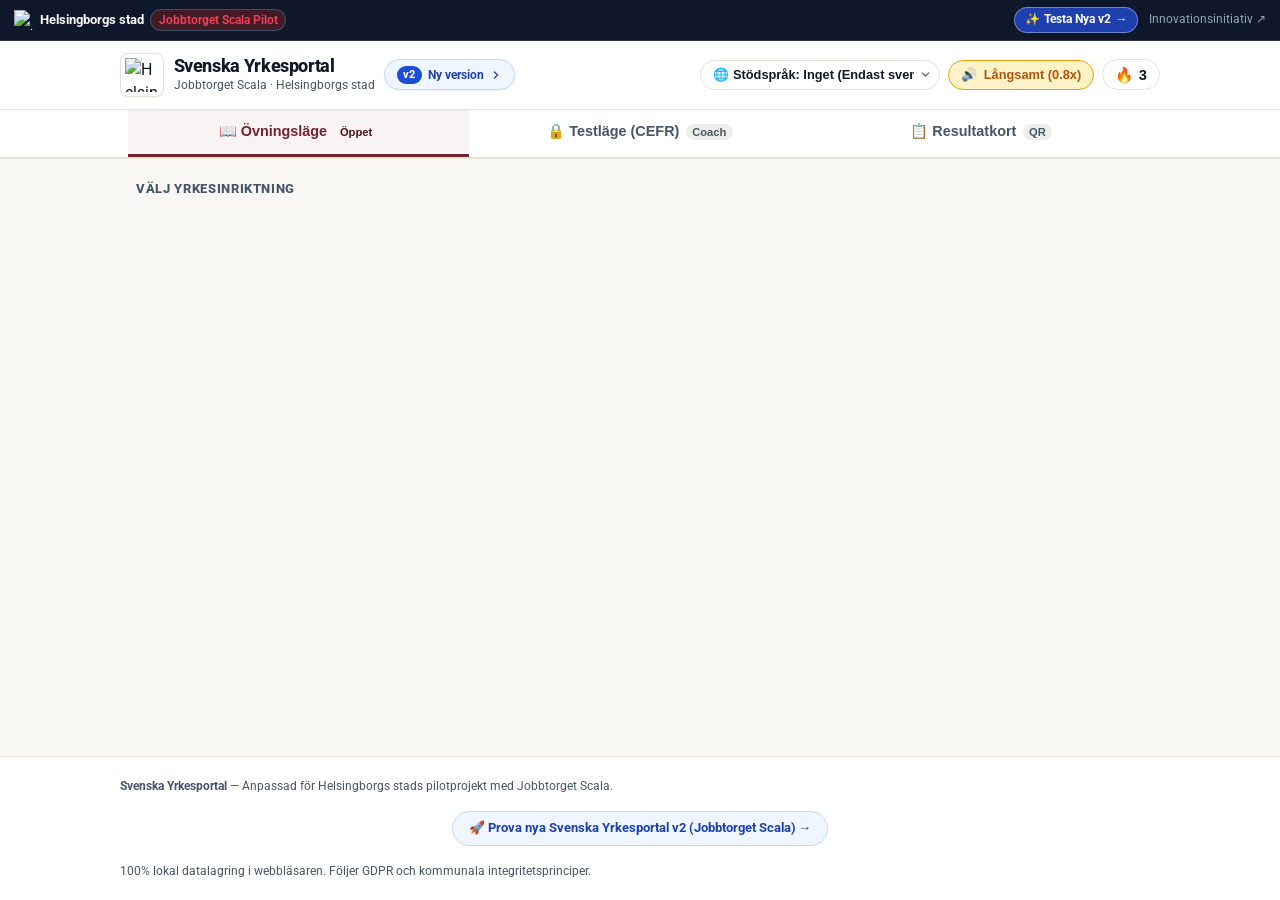
==== index.html @ 3d3e130f "feat(v2): implement Svenska Yrkesportal v2 with 3-panel UX, municipal iconography, and coach portal " ====
<!DOCTYPE html>
<html lang="sv">
<head>
  <meta charset="UTF-8">
  <meta name="viewport" content="width=device-width, initial-scale=1.0, maximum-scale=5.0, user-scalable=yes">
  <title>Svenska Yrkesportal — Jobbtorget Scala Pilot | Helsingborgs stad</title>
  
  <meta name="description" content="Ljudfokuserad, yrkesinriktad och CEFR-kalibrerad språkutveckling för Jobbtorget Scala, Helsingborgs stad.">
  <meta name="theme-color" content="#76232f">
  
  <!-- Favicon and Icons -->
  <link rel="icon" type="image/png" sizes="192x192" href="icons/icon-192.png">
  <link rel="apple-touch-icon" href="icons/icon-180.png">
  <link rel="manifest" href="manifest.webmanifest">
  
    <!-- Helsingborgs stad Officiell Digital Typografi (Roboto & Helsingborg Sans) -->
  <link rel="preconnect" href="https://fonts.googleapis.com">
  <link rel="preconnect" href="https://fonts.gstatic.com" crossorigin>
  <link href="https://fonts.googleapis.com/css2?family=Roboto:wght@400;500;700;800;900&display=swap" rel="stylesheet">
  
  <link rel="stylesheet" href="style.css">
</head>
<body>

  <!-- Top Municipal Context Banner -->
  <header class="municipal-banner" role="banner">
    <div class="banner-left">
      <img src="assets/helsingborg_logo.svg" alt="Helsingborgs stad vapen" class="banner-crest-logo" width="22" height="22">
      <span><strong>Helsingborgs stad</strong></span>
      <span class="banner-pill">Jobbtorget Scala Pilot</span>
    </div>
    <div class="banner-right">
      <a href="v2/" class="municipal-v2-link" title="Gå till Nya Svenska Yrkesportal v2">
        <span class="v2-sparkle">✨</span>
        <strong>Testa Nya v2</strong>
        <span class="v2-arrow-txt">→</span>
      </a>
      <a href="https://innovation.helsingborg.se/initiativ/utbildningsplattform-for-arbetsinriktad-sprakutveckling/" target="_blank" rel="noopener noreferrer">
        Innovationsinitiativ ↗
      </a>
    </div>
  </header>

  <!-- Application Main Header -->
  <header class="app-header">
    <div class="header-container">
      <div class="brand-area">
        <div class="brand-left">
          <div class="brand-logo-frame" title="Helsingborgs stad officiella logotyp">
            <img src="assets/helsingborg_logo.svg" alt="Helsingborgs stad" class="brand-official-logo" width="38" height="38">
          </div>
          <div class="brand-titles">
            <h1>Svenska Yrkesportal</h1>
            <p class="brand-tagline">Jobbtorget Scala · Helsingborgs stad</p>
          </div>
        </div>

        <a href="v2/" class="v2-switch-btn" title="Gå till Nya Svenska Yrkesportal v2" aria-label="Gå till Svenska Yrkesportal version 2">
          <span class="v2-label">v2</span>
          <span class="v2-full-label">Ny version</span>
          <svg class="v2-arrow" width="12" height="12" viewBox="0 0 24 24" fill="none" stroke="currentColor" stroke-width="2.5" stroke-linecap="round" stroke-linejoin="round" aria-hidden="true"><polyline points="9 18 15 12 9 6"></polyline></svg>
        </a>
      </div>

      <div class="header-controls">
        <!-- Native Language Support Selector -->
        <div class="lang-support-wrapper">
          <select id="support-lang-select" class="control-btn lang-select-btn" title="Välj stödspråk för ordförråd">
            <option value="none">🌐 Stödspråk: Inget (Endast svenska)</option>
            <option value="ar">🇸🇦 Arabiska (العربية)</option>
            <option value="so">🇸🇴 Somaliska (Af-Soomaali)</option>
            <option value="ti">🇪🇷 Tigrinja (ትግርኛ)</option>
            <option value="uk">🇺🇦 Ukrainska (Українська)</option>
            <option value="en">🇬🇧 Engelska (English)</option>
          </select>
        </div>

        <!-- Audio Speed Controller -->
        <button id="speed-btn" class="control-btn speed-toggle-btn is-slow" title="Ändra ljudhastighet">
          <span>🔊</span>
          <span id="speed-label">Långsamt (0.8x)</span>
        </button>

        <!-- Streak Tracker Button -->
        <button type="button" class="streak-pill" id="streak-pill-btn" aria-label="Visa träningsstreak" title="Klicka för att se din träningsstreak">
          <span>🔥</span>
          <span id="streak-count">3</span>
        </button>
      </div>
    </div>
  </header>

  <!-- Streak Encouragement Modal -->
  <div id="streak-modal" class="streak-modal hidden" role="dialog" aria-modal="true" aria-labelledby="streak-modal-title">
    <div class="streak-modal-backdrop" id="streak-backdrop"></div>
    <div class="streak-modal-card">
      <div class="streak-modal-top">
        <div class="streak-flame-circle">🔥</div>
        <button type="button" class="streak-modal-close" id="streak-close-btn" aria-label="Stäng">✕</button>
      </div>
      <h3 id="streak-modal-title" class="streak-modal-title">3 dagars träningsstreak!</h3>
      <p class="streak-modal-desc">
        Du har övat svenska <strong>3 dagar i rad</strong>.<br>
        Totalt <strong><span id="streak-words-count">2</span> yrkesord</strong> avklarade hittills!
      </p>
      <div class="streak-quote-box">
        💡 <em>"Kontinuitet är nyckeln till att nå CEFR A2-nivå och få jobb i Helsingborg."</em>
      </div>
      <button type="button" class="action-btn btn-primary streak-modal-ok-btn" id="streak-ok-btn">
        Fortsätt öva 👍
      </button>
    </div>
  </div>


  <!-- Main Navigation Tabs -->
  <nav class="main-nav-bar" aria-label="Huvudmeny">
    <div class="nav-tabs-wrapper" role="tablist">
      <button class="nav-tab active" role="tab" aria-selected="true" data-target="practice" id="tab-btn-practice">
        <span>📖 Övningsläge</span>
        <span class="nav-tab-badge">Öppet</span>
      </button>
      <button class="nav-tab" role="tab" aria-selected="false" data-target="test" id="tab-btn-test">
        <span>🔒 Testläge (CEFR)</span>
        <span class="nav-tab-badge">Coach</span>
      </button>
      <button class="nav-tab" role="tab" aria-selected="false" data-target="coach" id="tab-btn-coach">
        <span>📋 Resultatkort</span>
        <span class="nav-tab-badge">QR</span>
      </button>
    </div>
  </nav>

  <!-- Main View Container -->
  <main class="main-layout" id="main-content">

    <!-- 1. PRACTICE MODE VIEW -->
    <section id="tab-practice" class="tab-view" role="tabpanel" aria-labelledby="tab-btn-practice">
      
      <!-- Track Selector Grid -->
      <div class="track-selector-section">
        <h2 class="section-label">Välj yrkesinriktning</h2>
        <div class="track-grid" id="track-selector">
          <!-- Rendered via JavaScript -->
        </div>
      </div>

      <!-- Vocational Flashcards and Content -->
      <div id="vocational-container">
        <!-- Rendered via JavaScript -->
      </div>
    </section>

    <!-- 2. TEST MODE VIEW (COACH GATED) -->
    <section id="tab-test" class="tab-view hidden" role="tabpanel" aria-labelledby="tab-btn-test">
      <div class="test-container">

        <!-- Locked Screen (PIN Entry) -->
        <div id="test-locked-view" class="coach-locked-card">
          <div class="locked-icon-shield">🔒</div>
          <h2>Testläge: CEFR-diagnos</h2>
          <p class="locked-description">
            Detta prov är kalibrerat mot CEFR-skalan (A1.1 till A2.2) och används av språkcoacher på Jobbtorget Scala för att mäta stegförflyttning och säkerställa att deltagaren förstår arbetsinstruktioner.
          </p>

          <div class="pin-entry-box">
            <label for="coach-pin-input" class="pin-label">Ange språkcoachens 6-siffriga kod:</label>
            <div class="pin-input-group">
              <input type="text" id="coach-pin-input" class="pin-input" placeholder="SCALA10" maxlength="8" autocomplete="off" autocorrect="off">
              <button id="pin-submit-btn" class="pin-submit-btn">Lås upp</button>
            </div>
            <p id="pin-error" class="pin-error-msg"></p>
          </div>

          <div class="demo-coach-helper">
            💡 <strong>För språkcoacher:</strong> Provkoden för piloten är <button type="button" class="quick-pin-fill">SCALA10</button>.
          </div>
        </div>

        <!-- Active Question Screen -->
        <div id="test-active-view" class="hidden">
          <!-- Rendered dynamically by JavaScript -->
        </div>

      </div>
    </section>

    <!-- 3. COACH RESULT CARD & QR CODE VIEW -->
    <section id="tab-coach" class="tab-view hidden" role="tabpanel" aria-labelledby="tab-btn-coach">
      <div class="coach-section-wrap">
        
        <div id="coach-card-container">
          <!-- Rendered dynamically by JavaScript -->
        </div>

        <!-- Option A: Coach Gate (Locked State) -->
        <div id="coach-locked-gate" class="coach-locked-gate">
          <div class="coach-gate-card">
            <div class="coach-gate-header">
              <span class="gate-icon">🔒</span>
              <div class="gate-text-col">
                <h3 class="gate-title">Språkcoach-behörighet (Scala)</h3>
                <p class="gate-subtitle">Lås upp för att kopiera bedömningsunderlag till Scala journalsystem samt anpassa CEFR-gränser.</p>
              </div>
            </div>
            <div class="coach-gate-input-row">
              <input type="password" id="coach-gate-pin-input" class="pin-input" placeholder="SCALA10" maxlength="10" autocomplete="off">
              <button type="button" id="coach-gate-unlock-btn" class="action-btn btn-primary pin-submit-btn">
                Lås upp coach-läge
              </button>
            </div>
            <p id="coach-gate-error" class="pin-error-msg hidden"></p>
            <p class="coach-gate-hint">💡 <strong>För språkcoacher:</strong> Ange provkod <button type="button" class="quick-coach-fill">SCALA10</button> för behörighet.</p>
          </div>
        </div>

        <!-- Option A: Coach Tools (Unlocked State) -->
        <div id="coach-unlocked-tools" class="coach-unlocked-tools hidden">
          <div class="coach-unlocked-badge-bar">
            <span class="coach-status-pill">✅ Inloggad som Språkcoach / Handläggare</span>
            <button type="button" id="coach-lock-btn" class="lock-test-pill-btn">🔒 Lås coach-verktyg</button>
          </div>

          <div class="coach-actions-bar">
            <button id="copy-journal-btn" class="action-btn btn-primary">
              📋 Kopiera till journalsystem (Scala)
            </button>
            <button id="reset-data-btn" class="action-btn btn-secondary">
              🔄 Återställ prov & börja om
            </button>
          </div>

          <p id="copy-feedback" class="feedback-msg hidden"></p>

          <!-- Coach Settings Panel (Adjust CEFR Cutoffs & PIN) -->
          <div class="coach-settings-panel">
            <button type="button" class="coach-settings-toggle" id="coach-settings-toggle" aria-expanded="false">
              <span>⚙️ Språkcoach-inställningar: Anpassa CEFR-gränser & PIN</span>
              <span id="settings-toggle-icon">▼</span>
            </button>
            
            <div class="coach-settings-body hidden" id="coach-settings-body">
              <p class="settings-intro">
                Här kan språkcoacher på Jobbtorget Scala anpassa tröskelvärdena (%) för CEFR-nivåerna samt ändra provkoden efter verksamhetens krav.
              </p>

              <div class="settings-form-grid">
                <div class="setting-item">
                  <label for="cutoff-a22"><strong>Nivå A2.2 (Säker yrkeskommunikation):</strong></label>
                  <div class="setting-input-wrap">
                    <input type="number" id="cutoff-a22" min="50" max="100" value="85">
                    <span class="unit-tag">% eller högre</span>
                  </div>
                </div>

                <div class="setting-item">
                  <label for="cutoff-a21"><strong>Nivå A2.1 (Självständig yrkesvardag):</strong></label>
                  <div class="setting-input-wrap">
                    <input type="number" id="cutoff-a21" min="30" max="90" value="65">
                    <span class="unit-tag">% eller högre</span>
                  </div>
                </div>

                <div class="setting-item">
                  <label for="cutoff-a12"><strong>Nivå A1.2 (Grundläggande arbetsförståelse):</strong></label>
                  <div class="setting-input-wrap">
                    <input type="number" id="cutoff-a12" min="20" max="70" value="40">
                    <span class="unit-tag">% eller högre</span>
                  </div>
                  <p class="setting-subnote">(Resultat under denna gräns klassas som A1.1 Nybörjarnivå)</p>
                </div>

                <div class="setting-item">
                  <label for="coach-custom-pin"><strong>Aktiv provkod för deltagare:</strong></label>
                  <div class="setting-input-wrap">
                    <input type="text" id="coach-custom-pin" maxlength="10" value="SCALA10" class="pin-edit-input">
                  </div>
                </div>
              </div>

              <div class="settings-actions">
                <button type="button" class="action-btn btn-primary" id="save-settings-btn">
                  💾 Spara coach-inställningar
                </button>
                <button type="button" class="action-btn btn-secondary" id="reset-defaults-btn">
                  ↺ Återställ till standard (Skolverket/CEFR)
                </button>
              </div>
              <p id="settings-saved-feedback" class="feedback-msg hidden"></p>
            </div>
          </div>
        </div>
      </div>
    </section>

  </main>

  <!-- Application Footer -->
  <footer class="app-footer">
    <div class="footer-content">
      <div>
        <strong>Svenska Yrkesportal</strong> — Anpassad för Helsingborgs stads pilotprojekt med Jobbtorget Scala.
      </div>
      <div class="footer-v2-container">
        <a href="v2/" class="footer-v2-badge" title="Öppna version 2">
          🚀 Prova nya Svenska Yrkesportal v2 (Jobbtorget Scala) →
        </a>
      </div>
      <div>
        100% lokal datalagring i webbläsaren. Följer GDPR och kommunala integritetsprinciper.
      </div>
    </div>
  </footer>

  <!-- Scripts -->
  <script src="js/qrcode.min.js"></script>
  <script src="js/data-vocational.js"></script>
  <script src="js/data-test.js"></script>
  <script src="js/audio.js"></script>
  <script src="js/app.js"></script>

</body>
</html>
---- style.css ----
/* Svenska Yrkesportal - Stylesheet
 * Tailored for Jobbtorget Scala | Helsingborgs stad
 * Audio-First, Low Literacy Accessible & Fully Mobile-Responsive
 */

:root {
  /* Helsingborgs stad Officiella Färgprofil (vm.helsingborg.se) */
  --primary: #76232f;              /* Helsingborgs Borg-röd / Kärnan Red */
  --primary-hover: #5e1a24;        /* Deep Helsingborg Burgundy */
  --primary-light: #fdf2f4;        /* Soft Helsingborg Rose Tint */
  --primary-dark: #4a131b;         /* Dark Kärnan Accent */
  --primary-vibrant: #da291c;      /* Innovation Helsingborg Crimson */
  --accent-gold: #b45309;          /* Warm Amber / Sand */
  --accent-gold-light: #fef3c7;
  --success: #059669;
  --success-light: #d1fae5;
  --danger: #dc2626;
  --danger-light: #fee2e2;
  
  --bg-main: #f8f7f4;              /* Helsingborg Warm Sand/Stone */
  --bg-card: #ffffff;
  --bg-subtle: #f0eeea;
  
  --text-main: #111827;            /* Helsingborg Dark Slate */
  --text-muted: #475569;
  --text-light: #94a3b8;
  
  --border-color: #e5e2da;
  --border-focus: #76232f;
  
  --radius-sm: 8px;
  --radius-md: 12px;
  --radius-lg: 16px;
  --radius-full: 9999px;
  
  --shadow-sm: 0 1px 2px rgba(0, 0, 0, 0.05);
  --shadow-md: 0 4px 10px -2px rgba(15, 23, 42, 0.08), 0 2px 4px -1px rgba(15, 23, 42, 0.04);
  --shadow-lg: 0 10px 20px -5px rgba(15, 23, 42, 0.1), 0 6px 8px -4px rgba(15, 23, 42, 0.04);
  --shadow-pulse: 0 0 0 4px rgba(118, 35, 47, 0.25);
  
  --transition: all 0.2s cubic-bezier(0.16, 1, 0.3, 1);
}

/* Reset & Box Sizing */
*, *::before, *::after {
  box-sizing: border-box;
  margin: 0;
  padding: 0;
}

html {
  width: 100%;
  max-width: 100vw;
  overflow-x: clip;
  scroll-behavior: smooth;
  -webkit-text-size-adjust: 100%;
}

body {
  width: 100%;
  max-width: 100vw;
  overflow-x: clip;
  -webkit-overflow-scrolling: touch;
  touch-action: pan-y;
  font-family: 'Helsingborg Sans', 'Roboto', Arial, -apple-system, BlinkMacSystemFont, sans-serif;
  background-color: var(--bg-main);
  color: var(--text-main);
  line-height: 1.45;
  -webkit-font-smoothing: antialiased;
  min-height: 100vh;
  display: flex;
  flex-direction: column;
  word-break: break-word;
  overflow-wrap: break-word;
}

/* Utility classes */
.hidden {
  display: none !important;
}

/* 1. Top Municipal Banner */
.municipal-banner {
  background: #0f172a;
  color: #f8fafc;
  padding: 0.45rem 0.85rem;
  font-size: 0.8rem;
  display: flex;
  align-items: center;
  justify-content: space-between;
  border-bottom: 1px solid rgba(255, 255, 255, 0.1);
  width: 100%;
}

.banner-left {
  display: flex;
  align-items: center;
  gap: 0.4rem;
  flex-wrap: wrap;
}

.banner-pill {
  background: rgba(218, 41, 28, 0.25);
  color: #f43f5e;
  padding: 0.12rem 0.45rem;
  border-radius: var(--radius-full);
  font-weight: 600;
  font-size: 0.72rem;
  border: 1px solid rgba(56, 189, 248, 0.3);
}

.banner-right a {
  color: #94a3b8;
  text-decoration: none;
  font-size: 0.75rem;
  white-space: nowrap;
}

.banner-right a:hover {
  color: #ffffff;
  text-decoration: underline;
}
.municipal-v2-link {
  display: inline-flex;
  align-items: center;
  gap: 4px;
  background: #1e40af;
  color: #ffffff !important;
  padding: 3px 10px;
  border-radius: var(--radius-full);
  font-weight: 700;
  text-decoration: none !important;
  font-size: 0.75rem;
  margin-right: 8px;
  border: 1px solid rgba(255, 255, 255, 0.35);
  transition: var(--transition);
}

.municipal-v2-link:hover {
  background: #2563eb;
  transform: translateY(-1px);
}


/* 2. App Header */
.app-header {
  background: #ffffff;
  border-bottom: 1px solid var(--border-color);
  padding: 0.75rem 1rem;
  position: sticky;
  top: 0;
  z-index: 100;
  box-shadow: var(--shadow-sm);
  width: 100%;
}

.header-container {
  max-width: 1040px;
  margin: 0 auto;
  display: flex;
  align-items: center;
  justify-content: space-between;
  gap: 0.75rem;
  width: 100%;
}

.brand-area {
  display: flex;
  align-items: center;
  gap: 0.6rem;
}

.brand-logo-icon {
  font-size: 1.6rem;
  display: flex;
  align-items: center;
  justify-content: center;
  width: 40px;
  height: 40px;
  background: var(--primary-light);
  border-radius: var(--radius-md);
  border: 1px solid rgba(118, 35, 47, 0.2);
  flex-shrink: 0;
}

.brand-titles h1 {
  font-size: 1.15rem;
  font-weight: 800;
  color: var(--text-main);
  letter-spacing: -0.02em;
  line-height: 1.2;
}

.brand-tagline {
  font-size: 0.75rem;
  color: var(--text-muted);
}
.brand-left {
  display: flex;
  align-items: center;
  gap: 0.6rem;
}

/* V2 Portal Switcher Button */
.v2-switch-btn {
  display: inline-flex;
  align-items: center;
  gap: 6px;
  text-decoration: none;
  font-size: 0.78rem;
  font-weight: 700;
  color: #1e40af;
  background: #eff6ff;
  border: 1px solid #bfdbfe;
  padding: 0.35rem 0.75rem;
  border-radius: var(--radius-full);
  transition: var(--transition);
  white-space: nowrap;
  box-shadow: 0 1px 2px rgba(30, 64, 175, 0.08);
}

.v2-switch-btn:hover {
  background: #1d4ed8;
  color: #ffffff;
  border-color: #1d4ed8;
  transform: translateY(-1px);
  box-shadow: 0 3px 6px rgba(30, 64, 175, 0.2);
}

.v2-switch-btn .v2-label {
  background: #1d4ed8;
  color: #ffffff;
  font-size: 0.7rem;
  font-weight: 800;
  padding: 1px 6px;
  border-radius: 9999px;
  letter-spacing: 0.02em;
}

.v2-switch-btn:hover .v2-label {
  background: #ffffff;
  color: #1d4ed8;
}

.v2-switch-btn .v2-arrow {
  flex-shrink: 0;
  stroke: currentColor;
}


/* Header Controls */
.header-controls {
  display: flex;
  align-items: center;
  gap: 0.5rem;
  flex-wrap: wrap;
}

.control-btn {
  display: inline-flex;
  align-items: center;
  justify-content: center;
  gap: 0.4rem;
  padding: 0.4rem 0.75rem;
  border-radius: var(--radius-full);
  font-size: 0.8rem;
  font-weight: 600;
  cursor: pointer;
  border: 1px solid var(--border-color);
  background: #ffffff;
  color: var(--text-main);
  transition: var(--transition);
  white-space: nowrap;
}

.control-btn:hover {
  background: var(--bg-subtle);
  border-color: var(--primary);
}

.lang-support-wrapper {
  position: relative;
  display: inline-flex;
}

.lang-select-btn {
  appearance: none;
  -webkit-appearance: none;
  background-image: url("data:image/svg+xml;charset=UTF-8,%3csvg xmlns='http://www.w3.org/2000/svg' viewBox='0 0 24 24' fill='none' stroke='%23475569' stroke-width='2' stroke-linecap='round' stroke-linejoin='round'%3e%3cpolyline points='6 9 12 15 18 9'%3e%3c/polyline%3e%3c/svg%3e");
  background-repeat: no-repeat;
  background-position: right 0.5rem center;
  background-size: 1em;
  padding-right: 1.6rem !important;
  max-width: 240px;
}

.speed-toggle-btn.is-slow {
  background: #fef3c7;
  border-color: #f59e0b;
  color: #b45309;
}

.streak-pill {
  background: #fff7ed;
  color: #ea580c;
  border: 1px solid #ffedd5;
  padding: 0.35rem 0.65rem;
  border-radius: var(--radius-full);
  font-size: 0.8rem;
  font-weight: 700;
  display: flex;
  align-items: center;
  gap: 0.3rem;
  white-space: nowrap;
}

/* 3. Main Navigation Bar (Tabs) */
.main-nav-bar {
  background: #ffffff;
  border-bottom: 2px solid var(--border-color);
  width: 100%;
}

.nav-tabs-wrapper {
  max-width: 1040px;
  margin: 0 auto;
  display: flex;
  padding: 0 0.5rem;
}

.nav-tab {
  flex: 1;
  display: flex;
  align-items: center;
  justify-content: center;
  gap: 0.4rem;
  padding: 0.85rem 0.4rem;
  font-size: 0.9rem;
  font-weight: 700;
  color: var(--text-muted);
  background: transparent;
  border: none;
  border-bottom: 3px solid transparent;
  cursor: pointer;
  transition: var(--transition);
  text-align: center;
}

.nav-tab:hover {
  color: var(--primary);
  background: #f8fafc;
}

.nav-tab.active {
  color: var(--primary);
  border-bottom-color: var(--primary);
  background: rgba(118, 35, 47, 0.05);
}

.nav-tab-badge {
  font-size: 0.7rem;
  padding: 0.12rem 0.4rem;
  border-radius: var(--radius-full);
  background: var(--bg-subtle);
  color: var(--text-muted);
}

.nav-tab.active .nav-tab-badge {
  background: var(--primary-light);
  color: var(--primary-dark);
}

/* 4. Main Layout Container */
.main-layout {
  flex: 1;
  max-width: 1040px;
  width: 100%;
  margin: 0 auto;
  padding: 1.25rem 1rem 2.5rem 1rem;
}

/* 5. Track Selector Section */
.track-selector-section {
  margin-bottom: 1.25rem;
}

.section-label {
  font-size: 0.82rem;
  font-weight: 800;
  text-transform: uppercase;
  letter-spacing: 0.05em;
  color: var(--text-muted);
  margin-bottom: 0.6rem;
}

.track-grid {
  display: grid;
  grid-template-columns: repeat(auto-fit, minmax(260px, 1fr));
  gap: 0.75rem;
}

.track-card {
  background: #ffffff;
  border: 2px solid var(--border-color);
  border-radius: var(--radius-md);
  padding: 0.75rem 0.95rem;
  text-align: left;
  cursor: pointer;
  transition: var(--transition);
  position: relative;
  display: flex;
  align-items: center;
  gap: 0.75rem;
  width: 100%;
}

.track-icon-box {
  font-size: 1.8rem;
  width: 44px;
  height: 44px;
  display: flex;
  align-items: center;
  justify-content: center;
  background: var(--bg-subtle);
  border-radius: var(--radius-sm);
  flex-shrink: 0;
}

.track-card-body {
  flex: 1;
  min-width: 0;
}

.track-badge-box {
  flex-shrink: 0;
}

.track-card:hover {
  transform: translateY(-2px);
  border-color: var(--primary);
  box-shadow: var(--shadow-sm);
}

.track-card.active {
  border-color: var(--primary);
  background: #ffffff;
  box-shadow: var(--shadow-sm), 0 0 0 2px var(--primary);
}

.track-card-header {
  display: flex;
  align-items: center;
  justify-content: space-between;
  margin-bottom: 0.35rem;
}

.track-icon {
  font-size: 1.75rem;
  line-height: 1;
}

.track-badge {
  font-size: 0.72rem;
  font-weight: 700;
  padding: 0.15rem 0.5rem;
  border-radius: var(--radius-full);
  background: var(--bg-subtle);
  color: var(--text-muted);
}

.track-card.active .track-badge {
  background: var(--primary-light);
  color: var(--primary-dark);
}

.track-title {
  font-size: 1.05rem;
  font-weight: 800;
  color: var(--text-main);
  margin-bottom: 0.15rem;
}

.track-subtitle {
  font-size: 0.8rem;
  color: var(--text-muted);
}

/* 6. Track Hero Banner */
.track-hero {
  background: linear-gradient(135deg, #ffffff 0%, #f8fafc 100%);
  border: 1px solid var(--border-color);
  border-left: 5px solid var(--track-accent, var(--primary));
  border-radius: var(--radius-md);
  padding: 1rem 1.15rem;
  margin-bottom: 1rem;
  display: flex;
  align-items: center;
  justify-content: space-between;
  gap: 0.75rem;
  box-shadow: var(--shadow-sm);
}

.track-hero-tag {
  font-size: 0.72rem;
  font-weight: 800;
  color: var(--track-accent, var(--primary));
  text-transform: uppercase;
  letter-spacing: 0.05em;
}

.track-hero-info h2 {
  font-size: 1.25rem;
  font-weight: 800;
  margin: 0.15rem 0;
  color: var(--text-main);
}

.track-hero-info p {
  font-size: 0.86rem;
  color: var(--text-muted);
}

/* 7. Speaking Buttons & Audio Animations */
.speak-btn {
  display: inline-flex;
  align-items: center;
  justify-content: center;
  gap: 0.35rem;
  border: none;
  cursor: pointer;
  background: var(--primary-light);
  color: var(--primary-dark);
  font-weight: 700;
  border-radius: var(--radius-full);
  transition: var(--transition);
}

.speak-btn:hover {
  background: #fecdd3;
}

.hero-speak-btn {
  padding: 0.55rem 0.95rem;
  font-size: 0.88rem;
  flex-shrink: 0;
}

.icon-only-speak {
  width: 44px;
  height: 44px;
  font-size: 1.25rem;
  border-radius: 50%;
  background: #f0fdf4;
  color: #166534;
  border: 1px solid #bbf7d0;
  flex-shrink: 0;
}

.icon-only-speak:hover {
  background: #dcfce7;
  transform: scale(1.06);
}

.mini-speak {
  padding: 0.35rem 0.7rem;
  font-size: 0.78rem;
  background: #ffffff;
  color: var(--primary-dark);
  border: 1px solid var(--border-color);
  margin-top: 0.45rem;
}

.mini-speak:hover {
  background: var(--primary-light);
  border-color: var(--primary);
}

.speak-btn.is-speaking {
  animation: pulse-speaker 0.8s infinite alternate ease-in-out;
  background: #fef08a !important;
  color: #854d0e !important;
  border-color: #eab308 !important;
}

@keyframes pulse-speaker {
  0% { transform: scale(1); box-shadow: 0 0 0 0 rgba(234, 179, 8, 0.4); }
  100% { transform: scale(1.06); box-shadow: 0 0 0 6px rgba(234, 179, 8, 0); }
}

/* 8. Category Filter Pills */
.category-pills {
  display: flex;
  gap: 0.45rem;
  overflow-x: auto;
  padding-bottom: 0.45rem;
  margin-bottom: 1rem;
  scrollbar-width: thin;
  -webkit-overflow-scrolling: touch;
}

.category-pill {
  padding: 0.45rem 0.85rem;
  font-size: 0.82rem;
  font-weight: 700;
  border-radius: var(--radius-full);
  background: #ffffff;
  color: var(--text-muted);
  border: 1px solid var(--border-color);
  cursor: pointer;
  white-space: nowrap;
  transition: var(--transition);
}

.category-pill:hover {
  border-color: var(--primary);
  color: var(--primary);
}

.category-pill.active {
  background: var(--text-main);
  color: #ffffff;
  border-color: var(--text-main);
}

/* 9. Flashcards Grid */
.flashcards-grid {
  display: grid;
  grid-template-columns: repeat(auto-fill, minmax(280px, 1fr));
  gap: 0.85rem;
}

.flashcard {
  background: #ffffff;
  border: 1px solid var(--border-color);
  border-radius: var(--radius-md);
  padding: 1.1rem;
  display: flex;
  flex-direction: column;
  transition: var(--transition);
  box-shadow: var(--shadow-sm);
}

.flashcard:hover {
  box-shadow: var(--shadow-md);
  border-color: #cbd5e1;
}

.flashcard-top {
  display: flex;
  align-items: center;
  justify-content: space-between;
  margin-bottom: 0.75rem;
}

.flashcard-icon-box {
  font-size: 2rem;
  width: 50px;
  height: 50px;
  display: flex;
  align-items: center;
  justify-content: center;
  background: var(--bg-subtle);
  border-radius: var(--radius-sm);
  flex-shrink: 0;
}

.flashcard-content {
  display: flex;
  flex-direction: column;
  flex: 1;
}

.flashcard-swedish {
  font-size: 1.2rem;
  font-weight: 800;
  color: var(--text-main);
  margin-bottom: 0.1rem;
  line-height: 1.25;
}

.flashcard-pronunciation {
  font-size: 0.8rem;
  color: var(--primary);
  font-weight: 600;
  font-family: monospace;
  margin-bottom: 0.5rem;
}

/* Dynamic Native Language Support Bar */
.active-support-lang {
  display: flex;
  align-items: center;
  gap: 0.45rem;
  background: #f8fafc;
  border: 1px solid #e2e8f0;
  border-radius: var(--radius-sm);
  padding: 0.45rem 0.65rem;
  margin-bottom: 0.65rem;
}

.support-lang-badge {
  font-size: 0.74rem;
  font-weight: 700;
  color: #0284c7;
  white-space: nowrap;
}

.support-lang-text {
  font-size: 0.85rem;
  font-weight: 600;
  color: var(--text-main);
}

.flashcard-example-box {
  background: #f0fdf4;
  border: 1px solid #dcfce7;
  border-radius: var(--radius-sm);
  padding: 0.65rem;
  margin-top: auto;
}

.example-text {
  font-size: 0.86rem;
  font-weight: 600;
  color: #166534;
  font-style: italic;
  line-height: 1.35;
}

.flashcard-tip {
  font-size: 0.76rem;
  color: #64748b;
  margin-top: 0.5rem;
  padding-top: 0.45rem;
  border-top: 1px dashed var(--border-color);
}

/* ========================================================
   10. TEST MODE (COACH-GATED & DIAGNOSTIC)
   ======================================================== */
.test-container {
  max-width: 680px;
  margin: 0 auto;
}

.coach-locked-card {
  background: #ffffff;
  border: 1px solid var(--border-color);
  border-radius: var(--radius-lg);
  padding: 1.75rem 1.25rem;
  text-align: center;
  box-shadow: var(--shadow-md);
}

.locked-icon-shield {
  font-size: 2.8rem;
  margin-bottom: 0.75rem;
}

.coach-locked-card h2 {
  font-size: 1.35rem;
  font-weight: 800;
  margin-bottom: 0.35rem;
}

.locked-description {
  font-size: 0.88rem;
  color: var(--text-muted);
  max-width: 480px;
  margin: 0 auto 1.25rem auto;
}

.pin-entry-box {
  max-width: 320px;
  margin: 0 auto 1.25rem auto;
}

.pin-label {
  display: block;
  font-size: 0.78rem;
  font-weight: 700;
  text-transform: uppercase;
  color: var(--text-muted);
  margin-bottom: 0.4rem;
}

.pin-input-group {
  display: flex;
  gap: 0.45rem;
}

.pin-input {
  flex: 1;
  font-size: 1.25rem;
  font-weight: 800;
  letter-spacing: 0.12em;
  text-align: center;
  text-transform: uppercase;
  padding: 0.65rem;
  border: 2px solid var(--border-color);
  border-radius: var(--radius-sm);
  outline: none;
  transition: var(--transition);
}

.pin-input:focus {
  border-color: var(--primary);
  box-shadow: var(--shadow-pulse);
}

.pin-input-group {
  display: flex;
  gap: 0.5rem;
  align-items: stretch;
}

.pin-input {
  flex: 1;
  min-width: 0;
  font-size: 1.25rem;
  font-weight: 800;
  letter-spacing: 0.12em;
  text-align: center;
  text-transform: uppercase;
  padding: 0.65rem 0.5rem;
  border: 2px solid var(--border-color);
  border-radius: var(--radius-sm);
  outline: none;
  transition: var(--transition);
}

.pin-submit-btn {
  padding: 0.65rem 1.4rem;
  font-size: 0.95rem;
  font-weight: 800;
  background: var(--primary);
  color: #ffffff;
  border: none;
  border-radius: var(--radius-sm);
  cursor: pointer;
  transition: var(--transition);
  white-space: nowrap !important;
  flex-shrink: 0 !important;
  display: inline-flex;
  align-items: center;
  justify-content: center;
}

.pin-submit-btn:hover {
  background: var(--primary-hover);
}

.pin-error-msg {
  color: var(--danger);
  font-size: 0.82rem;
  font-weight: 600;
  margin-top: 0.5rem;
}

.demo-coach-helper {
  background: #f8fafc;
  border: 1px dashed var(--border-color);
  border-radius: var(--radius-sm);
  padding: 0.85rem;
  font-size: 0.82rem;
  color: var(--text-muted);
  margin-top: 1.25rem;
}

.quick-pin-fill {
  background: #0284c7;
  color: #ffffff;
  border: none;
  padding: 0.2rem 0.55rem;
  border-radius: var(--radius-sm);
  font-weight: 700;
  cursor: pointer;
}

/* Active Test UI */
.test-header-bar {
  background: #ffffff;
  border: 1px solid var(--border-color);
  border-radius: var(--radius-md);
  padding: 0.75rem 1rem;
  margin-bottom: 1rem;
}

.test-meta-info {
  display: flex;
  align-items: center;
  justify-content: space-between;
  margin-bottom: 0.5rem;
}

.badge-cefr {
  background: var(--primary);
  color: #ffffff;
  padding: 0.15rem 0.55rem;
  border-radius: var(--radius-full);
  font-size: 0.8rem;
  font-weight: 800;
}

.test-cat-tag {
  font-size: 0.8rem;
  font-weight: 600;
  color: var(--text-muted);
}

.test-progress-counter {
  font-size: 0.8rem;
  font-weight: 700;
  color: var(--text-main);
}

.test-progress-track {
  height: 6px;
  background: var(--bg-subtle);
  border-radius: var(--radius-full);
  overflow: hidden;
}

.test-progress-fill {
  height: 100%;
  background: linear-gradient(90deg, var(--primary) 0%, #10b981 100%);
  transition: width 0.3s ease;
}

.test-question-card {
  background: #ffffff;
  border: 1px solid var(--border-color);
  border-radius: var(--radius-lg);
  padding: 1.25rem;
  box-shadow: var(--shadow-sm);
}

.test-title {
  font-size: 1.2rem;
  font-weight: 800;
  margin-bottom: 0.25rem;
}

.test-instruction {
  font-size: 0.92rem;
  color: var(--text-muted);
  margin-bottom: 1rem;
}

.test-audio-player-box {
  background: #fff1f2;
  border: 2px dashed #fecdd3;
  border-radius: var(--radius-md);
  padding: 1.15rem;
  text-align: center;
  margin-bottom: 1.15rem;
}

.test-large-audio-btn {
  display: inline-flex;
  align-items: center;
  justify-content: center;
  gap: 0.65rem;
  background: var(--primary);
  color: #ffffff;
  border: none;
  border-radius: var(--radius-full);
  padding: 0.8rem 1.4rem;
  font-size: 0.95rem;
  font-weight: 700;
  cursor: pointer;
  box-shadow: var(--shadow-sm);
  transition: var(--transition);
  max-width: 100%;
}

.test-large-audio-btn:hover {
  background: var(--primary-hover);
}

.speaker-big-icon {
  font-size: 1.35rem;
}

.audio-tip {
  font-size: 0.78rem;
  color: #76232f;
  margin-top: 0.5rem;
}

.test-options-grid {
  display: grid;
  grid-template-columns: 1fr 1fr;
  gap: 0.65rem;
}

.test-option-btn {
  background: #ffffff;
  border: 2px solid var(--border-color);
  border-radius: var(--radius-md);
  padding: 0.9rem 0.85rem;
  display: flex;
  align-items: center;
  gap: 0.65rem;
  font-size: 0.92rem;
  font-weight: 700;
  text-align: left;
  color: var(--text-main);
  cursor: pointer;
  transition: var(--transition);
  min-height: 56px;
}

.test-option-btn:hover {
  border-color: var(--primary);
  background: var(--primary-light);
}

.test-option-btn .opt-icon {
  font-size: 1.5rem;
  flex-shrink: 0;
}

.test-option-btn.correct {
  background: #dcfce7 !important;
  border-color: #22c55e !important;
  color: #15803d !important;
}

.test-option-btn.wrong {
  background: #fee2e2 !important;
  border-color: #ef4444 !important;
  color: #991b1b !important;
}

.test-option-btn.show-correct {
  border-color: #22c55e;
  border-style: dashed;
}

/* ========================================================
   11. COACH RESULT CARD & QR VERIFICATION
   ======================================================== */
.coach-section-wrap {
  max-width: 680px;
  margin: 0 auto;
}

.coach-card-wrapper {
  background: #ffffff;
  border: 2px solid var(--border-color);
  border-top: 6px solid var(--level-color, var(--primary));
  border-radius: var(--radius-lg);
  padding: 1.5rem 1.25rem;
  box-shadow: var(--shadow-md);
  margin-bottom: 1.25rem;
}

.coach-card-badge-header {
  display: flex;
  align-items: center;
  justify-content: space-between;
  margin-bottom: 1.25rem;
  flex-wrap: wrap;
  gap: 0.45rem;
}

.scala-org-pill {
  font-size: 0.78rem;
  font-weight: 700;
  color: #0f172a;
  background: var(--bg-subtle);
  padding: 0.3rem 0.65rem;
  border-radius: var(--radius-full);
}

.verified-pill {
  font-size: 0.78rem;
  font-weight: 700;
  color: #065f46;
  background: #d1fae5;
  padding: 0.3rem 0.65rem;
  border-radius: var(--radius-full);
  border: 1px solid #a7f3d0;
}

.level-hero-display {
  display: flex;
  align-items: center;
  gap: 1rem;
  margin-bottom: 1.25rem;
  background: #f8fafc;
  border-radius: var(--radius-md);
  padding: 1.15rem;
  border: 1px solid var(--border-color);
}

.level-circle {
  width: 76px;
  height: 76px;
  border-radius: 50%;
  background: var(--level-color, var(--primary));
  color: #ffffff;
  display: flex;
  flex-direction: column;
  align-items: center;
  justify-content: center;
  flex-shrink: 0;
  box-shadow: var(--shadow-sm);
}

.level-tag-huge {
  font-size: 1.45rem;
  font-weight: 900;
  line-height: 1;
}

.level-subtext {
  font-size: 0.65rem;
  font-weight: 700;
  opacity: 0.9;
}

.level-name {
  font-size: 1.2rem;
  font-weight: 800;
  color: var(--text-main);
  margin-bottom: 0.2rem;
}

.level-desc {
  font-size: 0.85rem;
  color: var(--text-muted);
}

.metrics-summary-grid {
  display: grid;
  grid-template-columns: repeat(3, 1fr);
  gap: 0.65rem;
  margin-bottom: 1.25rem;
}

.metric-box {
  background: #ffffff;
  border: 1px solid var(--border-color);
  border-radius: var(--radius-sm);
  padding: 0.85rem 0.5rem;
  text-align: center;
}

.metric-label {
  display: block;
  font-size: 0.72rem;
  color: var(--text-muted);
  font-weight: 600;
  margin-bottom: 0.2rem;
}

.metric-val {
  display: block;
  font-size: 1.35rem;
  font-weight: 800;
  color: var(--text-main);
}

.metric-sub {
  display: block;
  font-size: 0.7rem;
  color: var(--text-light);
}

.recommendation-box {
  background: #fefce8;
  border: 1px solid #fef08a;
  border-radius: var(--radius-sm);
  padding: 1rem;
  margin-bottom: 1.25rem;
}

.recommendation-box h4 {
  font-size: 0.88rem;
  font-weight: 700;
  color: #854d0e;
  margin-bottom: 0.25rem;
}

.recommendation-box p {
  font-size: 0.84rem;
  color: #713f12;
}

/* QR Code Section */
.qr-verification-section {
  border-top: 2px dashed var(--border-color);
  padding-top: 1.25rem;
}

.qr-intro h4 {
  font-size: 0.98rem;
  font-weight: 800;
  color: var(--text-main);
  margin-bottom: 0.25rem;
}

.qr-intro p {
  font-size: 0.82rem;
  color: var(--text-muted);
  margin-bottom: 1rem;
}

.qr-box-center {
  display: flex;
  flex-direction: column;
  align-items: center;
  justify-content: center;
  padding: 1.15rem;
  background: #f8fafc;
  border-radius: var(--radius-sm);
  border: 1px solid var(--border-color);
}

.qrcode-canvas-wrap {
  padding: 10px;
  background: #ffffff;
  border-radius: var(--radius-sm);
  box-shadow: var(--shadow-sm);
  display: inline-block;
  max-width: 100%;
}

.qrcode-canvas-wrap img, .qrcode-canvas-wrap canvas {
  max-width: 100%;
  height: auto !important;
}

.qr-timestamp-tag {
  margin-top: 0.65rem;
  font-size: 0.76rem;
  color: var(--text-muted);
  font-weight: 600;
}

/* Coach Actions Bar */
.coach-actions-bar {
  display: flex;
  gap: 0.65rem;
  flex-wrap: wrap;
  justify-content: center;
  margin-top: 1rem;
}

.action-btn {
  display: inline-flex;
  align-items: center;
  justify-content: center;
  gap: 0.45rem;
  padding: 0.75rem 1.25rem;
  font-size: 0.9rem;
  font-weight: 700;
  border-radius: var(--radius-sm);
  cursor: pointer;
  transition: var(--transition);
  border: none;
}

.btn-primary {
  background: var(--primary);
  color: #ffffff;
}

.btn-primary:hover {
  background: var(--primary-hover);
}

.btn-secondary {
  background: #ffffff;
  color: var(--text-main);
  border: 1px solid var(--border-color);
}

.btn-secondary:hover {
  background: var(--bg-subtle);
}

.feedback-msg {
  font-size: 0.84rem;
  font-weight: 600;
  color: var(--success);
  text-align: center;
  margin-top: 0.45rem;
}

/* 12. Footer */
.app-footer {
  margin-top: auto;
  background: #ffffff;
  border-top: 1px solid var(--border-color);
  padding: 1.25rem 1rem;
  font-size: 0.78rem;
  color: var(--text-muted);
  width: 100%;
}

.footer-content {
  max-width: 1040px;
  margin: 0 auto;
  display: flex;
  align-items: center;
  justify-content: space-between;
  flex-wrap: wrap;
  gap: 0.65rem;
}
.footer-v2-container {
  width: 100%;
  text-align: center;
  margin: 0.35rem 0;
}

.footer-v2-badge {
  display: inline-flex;
  align-items: center;
  gap: 6px;
  background: #eff6ff;
  color: #1e40af;
  border: 1px solid #bfdbfe;
  font-weight: 700;
  padding: 0.45rem 1rem;
  border-radius: var(--radius-full);
  text-decoration: none;
  font-size: 0.8rem;
  transition: var(--transition);
}

.footer-v2-badge:hover {
  background: #1e40af;
  color: #ffffff;
  border-color: #1e40af;
}


/* ========================================================
   RESPONSIVE OVERHAUL (IPHONE SE, 16, AND ALL MOBILES)
   ======================================================== */
@media (max-width: 640px) {
  /* Header mobile compaction */
  .app-header {
    padding: 0.6rem 0.75rem;
  }
  
  .header-container {
    flex-direction: column;
    align-items: stretch;
    gap: 0.55rem;
  }
  
  .brand-area {
    display: flex;
    align-items: center;
    justify-content: space-between;
    width: 100%;
  }

  .brand-left {
    display: flex;
    align-items: center;
    gap: 0.5rem;
    min-width: 0;
  }

  .brand-titles h1 {
    font-size: 1.05rem;
  }

  .v2-switch-btn {
    padding: 0.28rem 0.55rem;
    font-size: 0.74rem;
    gap: 4px;
    flex-shrink: 0;
  }

  .header-controls {
    display: flex;
    align-items: center;
    justify-content: space-between;
    width: 100%;
    gap: 0.4rem;
  }

  .lang-support-wrapper {
    flex: 1;
    min-width: 0;
  }

  .lang-select-btn {
    width: 100%;
    max-width: 100%;
    font-size: 0.76rem;
    padding: 0.35rem 0.5rem;
    text-overflow: ellipsis;
  }

  .control-btn {
    padding: 0.35rem 0.55rem;
    font-size: 0.76rem;
  }

  .streak-pill {
    padding: 0.3rem 0.5rem;
    font-size: 0.75rem;
  }

  /* Nav tabs on mobile */
  .nav-tabs-wrapper {
    padding: 0 0.25rem;
  }

  .nav-tab {
    padding: 0.75rem 0.25rem;
    font-size: 0.82rem;
    gap: 0.25rem;
  }

  .nav-tab-badge {
    display: none; /* Hide mini badge on small screens to prevent tab wrapping */
  }

  /* Main layout mobile padding */
  .main-layout {
    padding: 0.85rem 0.65rem 2rem 0.65rem;
  }

  /* Track cards: Sleek compact horizontal layout */
  .track-grid {
    grid-template-columns: 1fr;
    gap: 0.55rem;
  }

  .track-card {
    padding: 0.75rem 0.85rem;
    flex-direction: row;
    align-items: center;
    justify-content: space-between;
    gap: 0.75rem;
  }

  .track-card-header {
    margin-bottom: 0;
    order: 1;
    flex-shrink: 0;
  }

  .track-card-body {
    order: 2;
    flex: 1;
    min-width: 0;
  }

  .track-card .track-badge {
    order: 3;
    flex-shrink: 0;
  }

  .track-icon {
    font-size: 1.8rem;
  }

  .track-title {
    font-size: 0.98rem;
    white-space: nowrap;
    overflow: hidden;
    text-overflow: ellipsis;
  }

  .track-subtitle {
    font-size: 0.75rem;
    white-space: nowrap;
    overflow: hidden;
    text-overflow: ellipsis;
  }

  /* Track hero */
  .track-hero {
    padding: 0.75rem 0.85rem;
    margin-bottom: 0.75rem;
    flex-direction: column;
    align-items: flex-start;
  }

  .hero-speak-btn {
    width: 100%;
    margin-top: 0.45rem;
  }

  /* Flashcards: Full width single column, snug paddings */
  .flashcards-grid {
    grid-template-columns: 1fr;
    gap: 0.65rem;
  }

  .flashcard {
    padding: 0.85rem;
  }

  .flashcard-swedish {
    font-size: 1.1rem;
  }

  /* Test mode */
  .test-options-grid {
    grid-template-columns: 1fr;
    gap: 0.5rem;
  }

  .test-option-btn {
    padding: 0.75rem;
    min-height: 50px;
    font-size: 0.88rem;
  }

  .test-large-audio-btn {
    width: 100%;
    font-size: 0.88rem;
    padding: 0.75rem 1rem;
  }

  /* Metrics in coach card */
  .metrics-summary-grid {
    grid-template-columns: 1fr;
    gap: 0.45rem;
  }

  .metric-box {
    display: flex;
    align-items: center;
    justify-content: space-between;
    padding: 0.55rem 0.85rem;
    text-align: left;
  }

  .metric-val {
    font-size: 1.15rem;
  }

  .coach-actions-bar {
    flex-direction: column;
  }

  .action-btn {
    width: 100%;
  }
}

/* Helsingborgs stad Logo & Frizon Styling */
.banner-crest-logo {
  width: 20px;
  height: 20px;
  display: block;
  flex-shrink: 0;
}

.brand-logo-frame {
  width: 44px;
  height: 44px;
  background: #ffffff;
  border: 1px solid var(--border-color);
  border-radius: var(--radius-sm);
  display: flex;
  align-items: center;
  justify-content: center;
  padding: 4px;
  box-shadow: var(--shadow-sm);
  flex-shrink: 0;
}

.brand-official-logo {
  width: 100%;
  height: 100%;
  object-fit: contain;
}

/* Helsingborg Piktogram Styling */
.track-icon-box {
  background: var(--primary-light) !important;
  border: 1px solid rgba(118, 35, 47, 0.15) !important;
}

.flashcard-icon-box {
  background: var(--bg-subtle) !important;
  border: 1px solid var(--border-color) !important;
  border-radius: var(--radius-md) !important;
  box-shadow: inset 0 1px 2px rgba(0,0,0,0.03);
}

.lock-test-pill-btn {
  background: #fdf2f4;
  color: #76232f;
  border: 1px solid #fecaca;
  padding: 0.2rem 0.6rem;
  border-radius: var(--radius-full);
  font-size: 0.74rem;
  font-weight: 700;
  cursor: pointer;
  transition: var(--transition);
  white-space: nowrap;
}

.lock-test-pill-btn:hover {
  background: #76232f;
  color: #ffffff;
  border-color: #76232f;
}

/* Coach Settings Panel */
.coach-settings-panel {
  background: #ffffff;
  border: 1px solid var(--border-color);
  border-radius: var(--radius-md);
  margin-top: 1.5rem;
  overflow: hidden;
  box-shadow: var(--shadow-sm);
}

.coach-settings-toggle {
  width: 100%;
  padding: 0.95rem 1.15rem;
  background: #fdf2f4;
  border: none;
  border-left: 4px solid var(--primary);
  display: flex;
  align-items: center;
  justify-content: space-between;
  font-size: 0.92rem;
  font-weight: 800;
  color: var(--primary-dark);
  cursor: pointer;
  transition: var(--transition);
  text-align: left;
}

.coach-settings-toggle:hover {
  background: #fce7eb;
}

.coach-settings-body {
  padding: 1.25rem;
  background: #ffffff;
  border-top: 1px solid var(--border-color);
}

.settings-intro {
  font-size: 0.85rem;
  color: var(--text-muted);
  margin-bottom: 1.15rem;
  line-height: 1.45;
}

.settings-form-grid {
  display: grid;
  grid-template-columns: 1fr 1fr;
  gap: 1rem;
  margin-bottom: 1.25rem;
}

@media (max-width: 600px) {
  .settings-form-grid {
    grid-template-columns: 1fr;
  }
}

.setting-item {
  display: flex;
  flex-direction: column;
  gap: 0.35rem;
}

.setting-item label {
  font-size: 0.84rem;
  color: var(--text-main);
}

.setting-input-wrap {
  display: flex;
  align-items: center;
  gap: 0.5rem;
}

.setting-input-wrap input {
  width: 90px;
  padding: 0.5rem 0.65rem;
  border: 2px solid var(--border-color);
  border-radius: var(--radius-sm);
  font-size: 1rem;
  font-weight: 700;
  text-align: center;
  color: var(--primary-dark);
}

.setting-input-wrap input:focus {
  border-color: var(--primary);
  outline: none;
}

.pin-edit-input {
  width: 130px !important;
  letter-spacing: 0.1em;
  text-transform: uppercase;
}

.unit-tag {
  font-size: 0.82rem;
  color: var(--text-muted);
  font-weight: 600;
}

.setting-subnote {
  font-size: 0.74rem;
  color: var(--text-light);
}

.settings-actions {
  display: flex;
  gap: 0.75rem;
  flex-wrap: wrap;
}

/* Option A: Coach Gate & Unlocked Tools Styling */
.coach-locked-gate {
  margin-top: 1.5rem;
}

.coach-gate-card {
  background: #ffffff;
  border: 1px solid var(--border-color);
  border-left: 5px solid var(--primary);
  border-radius: var(--radius-md);
  padding: 1.35rem 1.5rem;
  box-shadow: var(--shadow-sm);
}

.coach-gate-header {
  display: flex;
  align-items: center;
  gap: 0.85rem;
  margin-bottom: 1rem;
}

.gate-icon {
  font-size: 1.8rem;
  line-height: 1;
}

.gate-text-col .gate-title {
  font-size: 1.05rem;
  font-weight: 800;
  color: var(--primary-dark);
  margin-bottom: 0.2rem;
}

.gate-text-col .gate-subtitle {
  font-size: 0.86rem;
  color: var(--text-muted);
  line-height: 1.4;
}

.coach-gate-input-row {
  display: flex;
  gap: 0.65rem;
  max-width: 420px;
  margin-bottom: 0.65rem;
}

.coach-gate-input-row .pin-input {
  flex: 1;
  padding: 0.65rem 0.9rem;
  border: 2px solid var(--border-color);
  border-radius: var(--radius-sm);
  font-size: 1rem;
  font-weight: 700;
  letter-spacing: 0.1em;
  text-transform: uppercase;
}

.coach-gate-input-row .pin-input:focus {
  border-color: var(--primary);
  outline: none;
}

.coach-gate-input-row .pin-submit-btn {
  white-space: nowrap !important;
  flex-shrink: 0;
  padding: 0.65rem 1.15rem;
}

.coach-gate-hint {
  font-size: 0.8rem;
  color: var(--text-muted);
  margin-top: 0.4rem;
}

.quick-coach-fill {
  background: #fdf2f4;
  border: 1px dashed var(--primary);
  color: var(--primary);
  font-weight: 700;
  padding: 0.15rem 0.45rem;
  border-radius: var(--radius-sm);
  cursor: pointer;
  font-size: 0.82rem;
}

.quick-coach-fill:hover {
  background: var(--primary);
  color: #ffffff;
}

.coach-unlocked-badge-bar {
  display: flex;
  align-items: center;
  justify-content: space-between;
  margin-top: 1.5rem;
  margin-bottom: 1rem;
  padding: 0.65rem 0.95rem;
  background: #ecfdf5;
  border: 1px solid #a7f3d0;
  border-radius: var(--radius-sm);
}

.coach-status-pill {
  font-size: 0.85rem;
  font-weight: 700;
  color: #065f46;
}

@media (max-width: 480px) {
  .coach-gate-input-row {
    flex-direction: column;
  }
  .coach-unlocked-badge-bar {
    flex-direction: column;
    align-items: flex-start;
    gap: 0.5rem;
  }
}

/* ========================================================
   COMPLETED VS PENDING CARD STYLING & TRACK PROGRESS
   ======================================================== */

/* Track Card Progress Integration */
.track-title-row {
  display: flex;
  align-items: center;
  justify-content: space-between;
  gap: 0.5rem;
  margin-bottom: 0.15rem;
}

.track-completion-chip {
  font-size: 0.72rem;
  font-weight: 700;
  padding: 0.12rem 0.45rem;
  border-radius: var(--radius-full);
  background: #f1f5f9;
  color: #475569;
  border: 1px solid #e2e8f0;
  white-space: nowrap;
}

.chip-gold {
  background: #fef9c3 !important;
  color: #854d0e !important;
  border-color: #fde047 !important;
}

.track-progress-wrap {
  width: 100%;
  margin-top: 0.45rem;
}

.track-progress-bar {
  width: 100%;
  height: 6px;
  background: #f1f5f9;
  border-radius: var(--radius-full);
  overflow: hidden;
  border: 1px solid #e2e8f0;
}

.track-progress-fill {
  height: 100%;
  background: #10b981;
  border-radius: var(--radius-full);
  transition: width 0.35s ease;
}

.fill-gold {
  background: #eab308 !important;
}

/* Flashcard States: Completed vs Pending */
.flashcard {
  position: relative;
  border-left: 4px solid #cbd5e1;
  transition: all 0.25s ease;
}

/* Pending Card (To be done) */
.flashcard.is-pending {
  background: #ffffff;
  border-color: #e2e8f0;
  border-left-color: #94a3b8;
}

.flashcard.is-pending:hover {
  border-color: #cbd5e1;
  border-left-color: var(--primary);
  transform: translateY(-2px);
  box-shadow: var(--shadow-md);
}

/* Completed Card (Achieved) */
.flashcard.is-completed {
  background: linear-gradient(145deg, #ffffff 0%, #f0fdf4 100%) !important;
  border-color: #a7f3d0 !important;
  border-left-color: #10b981 !important;
  box-shadow: 0 2px 6px rgba(16, 185, 129, 0.08);
}

.flashcard.is-completed:hover {
  border-color: #6ee7b7 !important;
  transform: translateY(-2px);
  box-shadow: 0 4px 12px rgba(16, 185, 129, 0.15);
}

/* Actions Group on Top Right */
.flashcard-actions-group {
  display: flex;
  align-items: center;
  gap: 0.45rem;
}

/* Status Pill Button */
.card-status-pill {
  font-size: 0.76rem;
  font-weight: 700;
  padding: 0.32rem 0.65rem;
  border-radius: var(--radius-full);
  border: 1px solid transparent;
  cursor: pointer;
  transition: all 0.2s ease;
  white-space: nowrap;
  display: inline-flex;
  align-items: center;
  gap: 0.25rem;
}

/* Pending Pill */
.card-status-pill.pill-pending {
  background: #f8fafc;
  color: #64748b;
  border-color: #e2e8f0;
}

.card-status-pill.pill-pending:hover {
  background: #dcfce7;
  color: #15803d;
  border-color: #86efac;
}

/* Completed Pill */
.card-status-pill.pill-completed {
  background: #dcfce7;
  color: #15803d;
  border-color: #86efac;
  box-shadow: 0 1px 2px rgba(22, 101, 52, 0.1);
}

.card-status-pill.pill-completed:hover {
  background: #fee2e2;
  color: #991b1b;
  border-color: #fca5a5;
}

/* Completion Animation Effect */
@keyframes justDonePulse {
  0% { transform: scale(1); }
  50% { transform: scale(1.025); box-shadow: 0 0 15px rgba(16, 185, 129, 0.4); }
  100% { transform: scale(1); }
}

.just-completed-anim {
  animation: justDonePulse 0.5s ease-out;
}

/* ========================================================
   3D TURNABLE FLASHCARDS (FRONT & BACK)
   ======================================================== */
.turnable-card {
  perspective: 1200px;
  min-height: 340px;
  cursor: pointer;
  border-radius: var(--radius-md);
  transition: transform 0.25s ease, box-shadow 0.25s ease;
}

.turnable-card:hover {
  transform: translateY(-3px);
}

.card-inner {
  position: relative;
  width: 100%;
  height: 100%;
  min-height: 340px;
  text-align: left;
  transition: transform 0.6s cubic-bezier(0.4, 0, 0.2, 1);
  transform-style: preserve-3d;
  border-radius: var(--radius-md);
}

.turnable-card.is-flipped .card-inner {
  transform: rotateY(180deg);
}

.card-face {
  position: absolute;
  top: 0;
  left: 0;
  width: 100%;
  height: 100%;
  -webkit-backface-visibility: hidden;
  backface-visibility: hidden;
  border-radius: var(--radius-md);
  padding: 1.25rem;
  display: flex;
  flex-direction: column;
  box-shadow: var(--shadow-sm);
  background: #ffffff;
  border: 1px solid var(--border-color);
  box-sizing: border-box;
}

/* Front Face */
.card-front {
  border-left: 5px solid #94a3b8;
}

.turnable-card.is-completed .card-front {
  border-left-color: #10b981 !important;
  border-color: #a7f3d0 !important;
  background: linear-gradient(155deg, #ffffff 0%, #f0fdf4 100%);
}

.card-front-top {
  display: flex;
  align-items: center;
  justify-content: space-between;
  margin-bottom: 0.5rem;
}

.card-status-badge {
  font-size: 0.78rem;
  font-weight: 800;
  padding: 0.25rem 0.65rem;
  border-radius: var(--radius-full);
}

.badge-pending {
  background: #f1f5f9;
  color: #475569;
  border: 1px solid #e2e8f0;
}

.badge-completed {
  background: #dcfce7 !important;
  color: #15803d !important;
  border: 1px solid #86efac !important;
}

.btn-flip-trigger {
  background: #f8fafc;
  border: 1px solid #cbd5e1;
  border-radius: var(--radius-full);
  padding: 0.25rem 0.65rem;
  font-size: 0.78rem;
  font-weight: 700;
  color: var(--text-main);
  cursor: pointer;
  transition: all 0.2s ease;
}

.btn-flip-trigger:hover {
  background: #e2e8f0;
  color: var(--primary);
}

/* Hero Picture Visual */
.card-hero-visual {
  display: flex;
  justify-content: center;
  align-items: center;
  margin: 1rem 0;
}

.hero-icon-bubble {
  width: 90px;
  height: 90px;
  border-radius: 50%;
  background: #fdf2f4;
  border: 3px solid #fce7eb;
  display: flex;
  align-items: center;
  justify-content: center;
  box-shadow: 0 4px 12px rgba(118, 35, 47, 0.08);
  transition: transform 0.3s ease;
}

.turnable-card.is-completed .hero-icon-bubble {
  background: #ecfdf5;
  border-color: #a7f3d0;
  box-shadow: 0 4px 12px rgba(16, 185, 129, 0.12);
}

.turnable-card:hover .hero-icon-bubble {
  transform: scale(1.08);
}

.hero-icon-char {
  font-size: 3.5rem;
  line-height: 1;
}

.card-front-body {
  text-align: center;
  margin-bottom: auto;
}

.card-word-title {
  font-size: 1.4rem;
  font-weight: 800;
  color: var(--text-main);
  margin-bottom: 0.2rem;
}

.card-pronounce-tag {
  font-size: 0.88rem;
  font-family: monospace;
  color: var(--primary);
  font-weight: 700;
  margin-bottom: 0.45rem;
}

.front-translation-pill {
  display: inline-flex;
  align-items: center;
  gap: 0.35rem;
  font-size: 0.82rem;
  font-weight: 700;
  color: #0369a1;
  background: #f0f9ff;
  border: 1px solid #bae6fd;
  padding: 0.2rem 0.65rem;
  border-radius: var(--radius-full);
}

.card-front-footer {
  margin-top: 1rem;
  display: flex;
  flex-direction: column;
  gap: 0.45rem;
}

.card-audio-hero-btn {
  width: 100%;
  padding: 0.65rem 1rem;
  font-size: 0.95rem;
  font-weight: 700;
  border-radius: var(--radius-sm);
}

.flip-hint-text {
  font-size: 0.74rem;
  color: var(--text-muted);
  text-align: center;
}

/* Back Face */
.card-back {
  transform: rotateY(180deg);
  background: #ffffff;
  border-left: 5px solid var(--primary);
}

.turnable-card.is-completed .card-back {
  border-left-color: #10b981 !important;
  background: #fcfdfc;
}

.card-back-header {
  display: flex;
  align-items: center;
  justify-content: space-between;
  padding-bottom: 0.65rem;
  border-bottom: 1px solid var(--border-color);
  margin-bottom: 0.75rem;
}

.back-title-wrap {
  display: flex;
  align-items: center;
  gap: 0.45rem;
}

.back-icon-mini {
  font-size: 1.35rem;
}

.back-word-title {
  font-size: 1.15rem;
  font-weight: 800;
  color: var(--text-main);
}

.flip-back-btn {
  background: #fdf2f4;
  border-color: #fca5a5;
  color: var(--primary);
}

.card-back-content {
  flex: 1;
  display: flex;
  flex-direction: column;
  gap: 0.65rem;
  overflow-y: auto;
}

.back-section {
  border-radius: var(--radius-sm);
  padding: 0.6rem 0.75rem;
}

.section-tag {
  font-size: 0.72rem;
  font-weight: 800;
  text-transform: uppercase;
  letter-spacing: 0.04em;
  display: block;
  margin-bottom: 0.2rem;
}

.translation-box {
  background: #f0f9ff;
  border: 1px solid #bae6fd;
}

.translation-box .section-tag {
  color: #0369a1;
}

.translation-text {
  font-size: 0.95rem;
  font-weight: 700;
  color: #0c4a6e;
}

.example-section {
  background: #f8fafc;
  border: 1px solid #e2e8f0;
}

.example-section .section-tag {
  color: #475569;
}

.example-quote {
  font-size: 0.88rem;
  font-style: italic;
  font-weight: 600;
  color: var(--text-main);
  line-height: 1.35;
  margin-bottom: 0.45rem;
}

.back-speak-btn {
  font-size: 0.78rem;
  padding: 0.35rem 0.65rem;
}

.tip-section {
  background: #fffbeb;
  border: 1px solid #fde68a;
}

.tip-section .section-tag {
  color: #b45309;
}

.tip-body {
  font-size: 0.8rem;
  color: #78350f;
  line-height: 1.35;
}

/* Back Footer & Mark Done Button */
.card-back-footer {
  margin-top: 0.85rem;
  padding-top: 0.65rem;
  border-top: 1px solid var(--border-color);
}

.btn-mark-done {
  width: 100%;
  padding: 0.7rem 1rem;
  border-radius: var(--radius-sm);
  font-size: 0.92rem;
  font-weight: 800;
  cursor: pointer;
  display: flex;
  align-items: center;
  justify-content: center;
  gap: 0.5rem;
  transition: all 0.25s ease;
  background: #f1f5f9;
  border: 2px solid #cbd5e1;
  color: #334155;
}

.btn-mark-done:hover {
  background: #dcfce7;
  border-color: #86efac;
  color: #15803d;
}

.btn-mark-done.is-done {
  background: #dcfce7 !important;
  border-color: #10b981 !important;
  color: #15803d !important;
  box-shadow: 0 2px 8px rgba(16, 185, 129, 0.2);
}

.done-check-icon {
  font-size: 1.15rem;
  font-weight: 900;
}

/* QR Code Box Styling Fix */
.qrcode-canvas-wrap {
  min-height: 180px;
  display: flex;
  align-items: center;
  justify-content: center;
  background: #ffffff;
  padding: 0.75rem;
  border-radius: var(--radius-md);
  border: 1px solid var(--border-color);
  box-shadow: var(--shadow-sm);
}

/* ========================================================
   TRACK SELECTOR TITLE ALIGNMENT & BULLETPROOF VIEWPORT FIX
   ======================================================== */
.track-grid {
  display: grid;
  grid-template-columns: repeat(4, minmax(0, 1fr));
  gap: 0.75rem;
  width: 100%;
  max-width: 100%;
  box-sizing: border-box;
}

@media (max-width: 1100px) {
  .track-grid {
    grid-template-columns: repeat(2, minmax(0, 1fr));
  }
}

@media (max-width: 640px) {
  .track-grid {
    grid-template-columns: minmax(0, 1fr) !important;
    gap: 0.55rem !important;
    width: 100% !important;
    max-width: 100% !important;
    box-sizing: border-box !important;
  }
}

.track-card {
  padding: 0.85rem 1rem;
  display: flex !important;
  align-items: center !important;
  gap: 0.85rem !important;
  min-height: 72px;
  width: 100% !important;
  max-width: 100% !important;
  box-sizing: border-box !important;
  overflow: hidden !important;
  border: 2px solid var(--border-color);
  border-radius: var(--radius-md);
  position: relative;
}

.track-card.active {
  border-color: var(--primary) !important;
  /* Use inset shadow so the border NEVER bleeds outside the mobile viewport */
  box-shadow: inset 0 0 0 1px var(--primary), var(--shadow-sm) !important;
}

.track-card-body {
  flex: 1 1 0% !important;
  min-width: 0 !important;
  max-width: 100% !important;
  overflow: hidden !important;
  display: flex !important;
  flex-direction: column !important;
  justify-content: center !important;
}

.track-title {
  font-size: 1rem !important;
  font-weight: 800 !important;
  color: var(--text-main) !important;
  margin: 0 0 0.15rem 0 !important;
  white-space: nowrap !important;
  overflow: hidden !important;
  text-overflow: ellipsis !important;
  max-width: 100% !important;
  line-height: 1.25 !important;
}

.track-subtitle {
  font-size: 0.78rem !important;
  color: var(--text-muted) !important;
  margin: 0 0 0.35rem 0 !important;
  white-space: nowrap !important;
  overflow: hidden !important;
  text-overflow: ellipsis !important;
  max-width: 100% !important;
  line-height: 1.2 !important;
}

.track-badge {
  font-size: 0.78rem !important;
  font-weight: 800 !important;
  padding: 0.25rem 0.65rem !important;
  border-radius: var(--radius-full) !important;
  white-space: nowrap !important;
  background: var(--bg-subtle) !important;
  color: var(--text-main) !important;
  border: 1px solid var(--border-color) !important;
  flex-shrink: 0 !important;
}

.badge-gold {
  background: #fef9c3 !important;
  color: #854d0e !important;
  border-color: #fde047 !important;
}

@media (max-width: 640px) {
  /* Mobile padding & sizing to guarantee borders never clip */
  .main-layout {
    padding: 0.75rem 0.85rem 2.5rem 0.85rem !important;
    width: 100% !important;
    max-width: 100vw !important;
    box-sizing: border-box !important;
    overflow-x: hidden !important;
  }

  .track-card {
    padding: 0.65rem 0.75rem !important;
    gap: 0.65rem !important;
    min-height: 64px !important;
  }

  .track-icon-box {
    width: 38px !important;
    height: 38px !important;
    font-size: 1.5rem !important;
    flex-shrink: 0 !important;
  }

  .track-title {
    font-size: 0.94rem !important;
  }

  .track-subtitle {
    font-size: 0.73rem !important;
  }

  .track-badge {
    font-size: 0.72rem !important;
    padding: 0.2rem 0.45rem !important;
  }

  /* Nav tabs mobile overflow protection */
  .nav-tabs-wrapper {
    width: 100% !important;
    max-width: 100% !important;
    box-sizing: border-box !important;
    padding: 0 0.5rem !important;
  }

  .nav-tab {
    flex: 1 1 0% !important;
    min-width: 0 !important;
    max-width: 100% !important;
    box-sizing: border-box !important;
    padding: 0.75rem 0.2rem !important;
    font-size: 0.8rem !important;
    gap: 0.2rem !important;
    white-space: nowrap !important;
    overflow: hidden !important;
    text-overflow: ellipsis !important;
  }
}

/* ========================================================
   STREAK PILL BUTTON & MODAL
   ======================================================== */
.streak-pill {
  border: 1px solid var(--border-color);
  background: #ffffff;
  padding: 0.35rem 0.75rem;
  border-radius: var(--radius-full);
  display: flex;
  align-items: center;
  gap: 0.35rem;
  font-size: 0.92rem;
  font-weight: 800;
  color: var(--text-main);
  cursor: pointer;
  transition: all 0.2s ease;
  outline: none;
}

.streak-pill:hover {
  background: #fffbeb;
  border-color: #fde68a;
  transform: translateY(-1px);
  box-shadow: 0 2px 6px rgba(245, 158, 11, 0.15);
}

.streak-pill:active {
  transform: translateY(0);
}

/* Streak Modal Overlay */
.streak-modal {
  position: fixed;
  top: 0;
  left: 0;
  width: 100vw;
  height: 100vh;
  z-index: 9999;
  display: flex;
  align-items: center;
  justify-content: center;
  padding: 1rem;
}

.streak-modal.hidden {
  display: none !important;
}

.streak-modal-backdrop {
  position: absolute;
  top: 0;
  left: 0;
  width: 100%;
  height: 100%;
  background: rgba(17, 24, 39, 0.55);
  backdrop-filter: blur(3px);
}

.streak-modal-card {
  position: relative;
  background: #ffffff;
  border-radius: var(--radius-lg);
  padding: 1.75rem 1.5rem;
  max-width: 400px;
  width: 100%;
  box-shadow: 0 20px 25px -5px rgba(0, 0, 0, 0.2);
  text-align: center;
  z-index: 2;
  animation: modalScaleUp 0.25s cubic-bezier(0.16, 1, 0.3, 1);
}

@keyframes modalScaleUp {
  from { opacity: 0; transform: scale(0.92); }
  to { opacity: 1; transform: scale(1); }
}

.streak-modal-top {
  display: flex;
  justify-content: space-between;
  align-items: flex-start;
  margin-bottom: 0.75rem;
}

.streak-flame-circle {
  font-size: 2.5rem;
  width: 64px;
  height: 64px;
  background: #fffbeb;
  border: 2px solid #fde68a;
  border-radius: 50%;
  display: flex;
  align-items: center;
  justify-content: center;
  margin: 0 auto;
  box-shadow: 0 4px 12px rgba(245, 158, 11, 0.2);
}

.streak-modal-close {
  background: #f1f5f9;
  border: none;
  width: 32px;
  height: 32px;
  border-radius: 50%;
  font-size: 1rem;
  color: var(--text-muted);
  cursor: pointer;
  display: flex;
  align-items: center;
  justify-content: center;
  transition: all 0.2s ease;
}

.streak-modal-close:hover {
  background: #e2e8f0;
  color: var(--text-main);
}

.streak-modal-title {
  font-size: 1.35rem;
  font-weight: 800;
  color: var(--text-main);
  margin-bottom: 0.5rem;
}

.streak-modal-desc {
  font-size: 0.95rem;
  color: var(--text-muted);
  line-height: 1.5;
  margin-bottom: 1rem;
}

.streak-quote-box {
  background: #fdf2f4;
  border-left: 4px solid var(--primary);
  border-radius: var(--radius-sm);
  padding: 0.65rem 0.85rem;
  font-size: 0.82rem;
  color: var(--primary-dark);
  text-align: left;
  margin-bottom: 1.25rem;
}

.streak-modal-ok-btn {
  width: 100%;
  padding: 0.75rem 1rem;
  font-size: 1rem;
  font-weight: 700;
}

/* ========================================================
   HARDWARE-ACCELERATED SMOOTH TOUCH SCROLLING (MOBILE)
   ======================================================== */
/* Allow vertical swipe to scroll freely without getting trapped on cards */
.track-grid,
.track-card,
.flashcards-grid,
.turnable-card,
.card-inner,
.card-face,
.category-pills {
  touch-action: pan-y;
}

/* Category pills should allow horizontal scrolling without locking vertical scroll */
.category-pills {
  touch-action: pan-x pan-y !important;
  overscroll-behavior-x: contain;
  -webkit-overflow-scrolling: touch;
}

/* Eliminate nested scroll traps on card back so finger swipes scroll the whole page */
.card-back-content {
  overflow-y: visible !important;
}

.card-inner {
  transform: translate3d(0, 0, 0);
  -webkit-transform: translate3d(0, 0, 0);
}

.turnable-card {
  min-height: 320px;
}

@media (max-width: 640px) {
  .turnable-card {
    min-height: 310px;
  }

  .card-face {
    padding: 1rem 0.95rem;
  }

  .hero-icon-bubble {
    width: 76px;
    height: 76px;
  }

  .hero-icon-char {
    font-size: 2.8rem;
  }

  /* Prevent rubberband lockups */
  .main-layout {
    overscroll-behavior-y: auto;
  }
}

@media (max-width: 420px) {
  .v2-switch-btn .v2-full-label {
    display: none;
  }
}
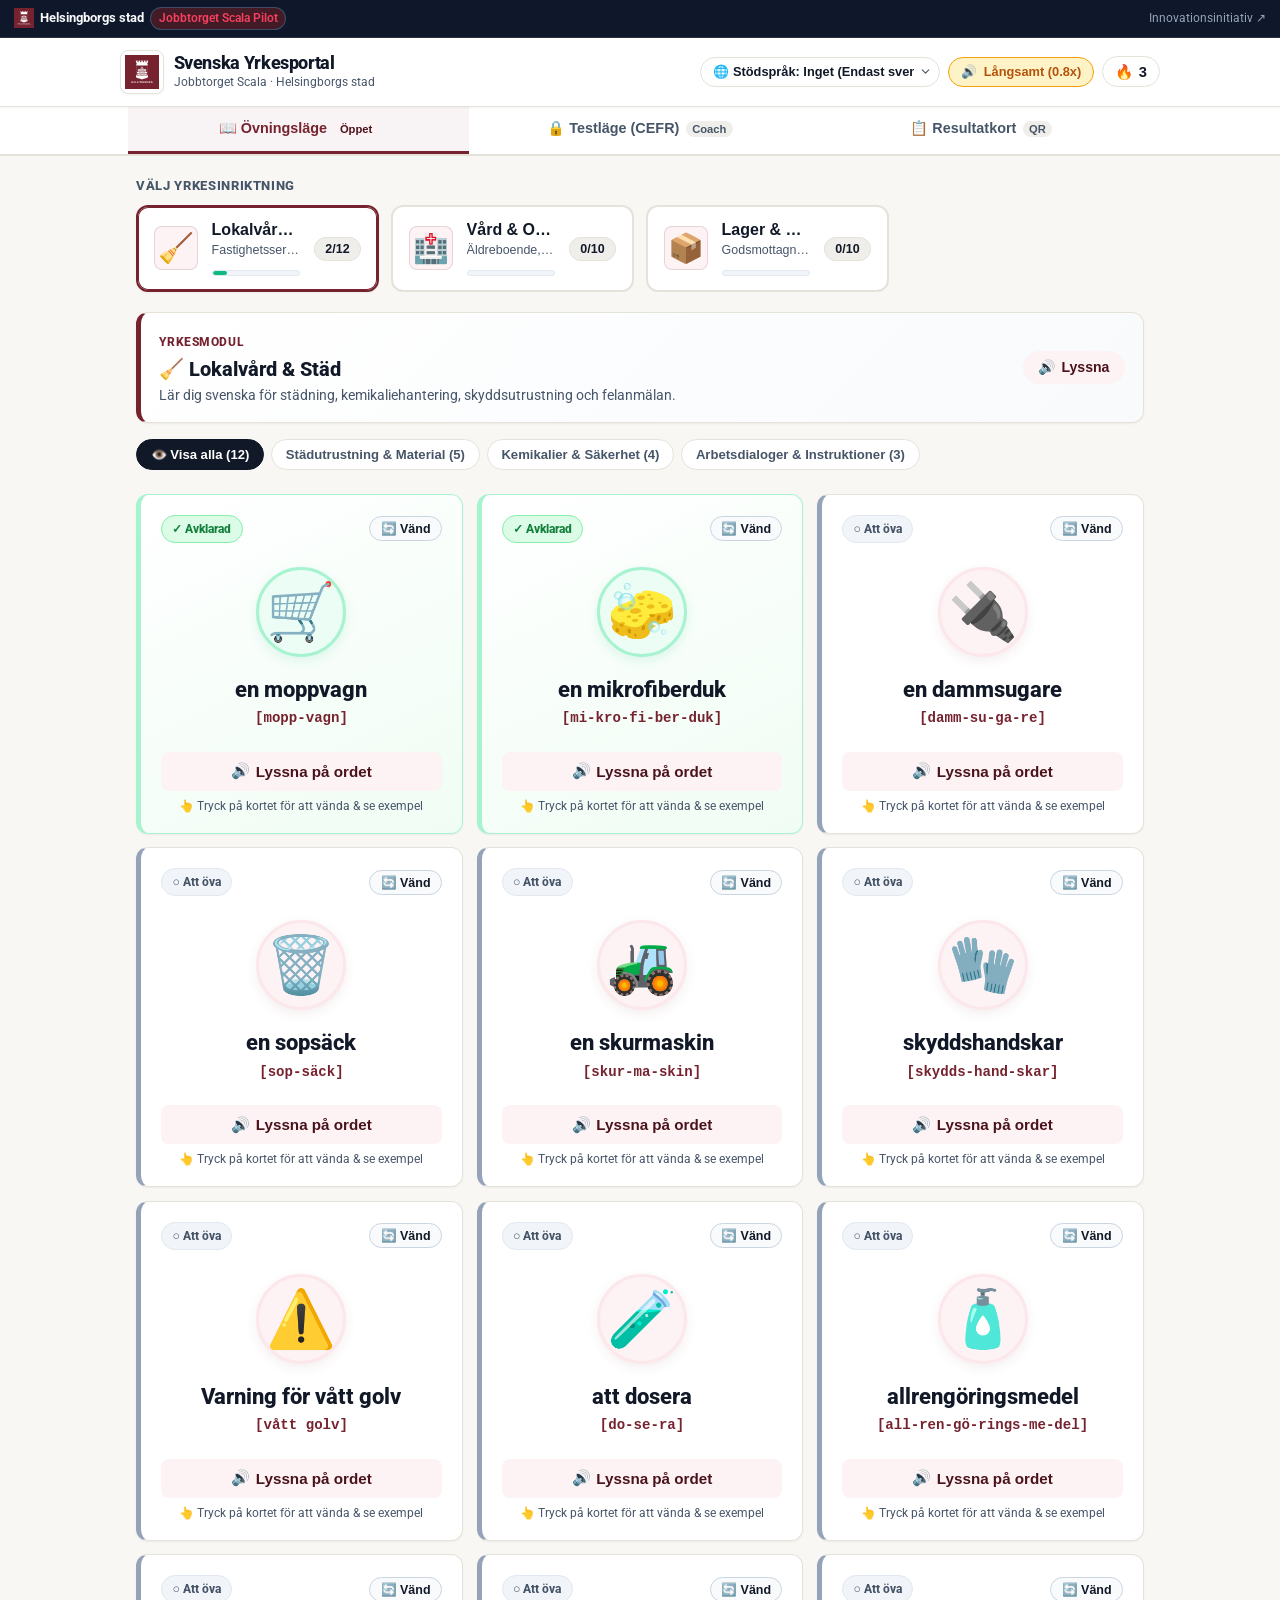
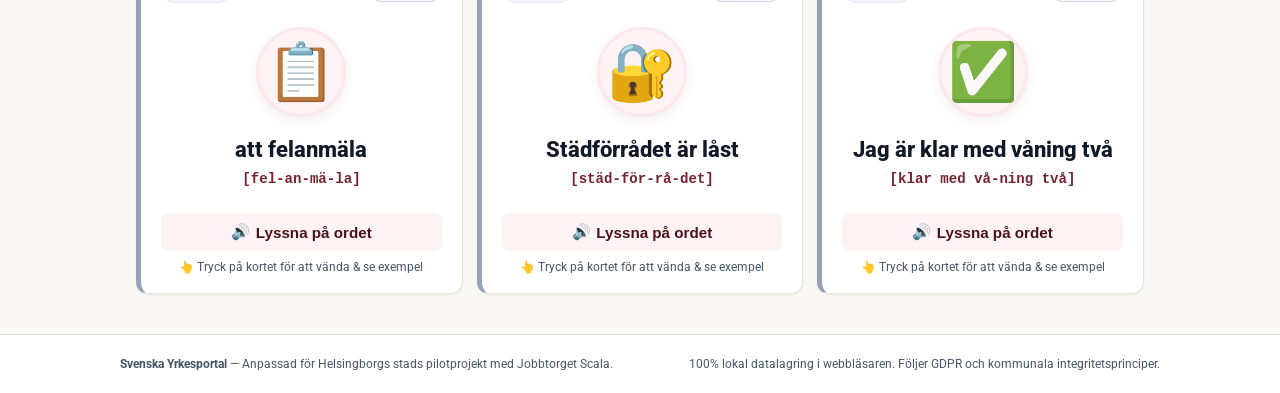
==== commit 58dfdaae: "feat(v1): Svenska Yrkesportal v1 — Jobbtorget Scala Pilot | Helsingborgs stad - Initial vocational S" ====
--- a/index.html
+++ b/index.html
@@ -30,36 +30,46 @@
       <span class="banner-pill">Jobbtorget Scala Pilot</span>
     </div>
     <div class="banner-right">
-      <a href="v2/" class="municipal-v2-link" title="Gå till Nya Svenska Yrkesportal v2">
-        <span class="v2-sparkle">✨</span>
-        <strong>Testa Nya v2</strong>
-        <span class="v2-arrow-txt">→</span>
-      </a>
       <a href="https://innovation.helsingborg.se/initiativ/utbildningsplattform-for-arbetsinriktad-sprakutveckling/" target="_blank" rel="noopener noreferrer">
         Innovationsinitiativ ↗
       </a>
     </div>
   </header>
+
+  <!-- Streak Encouragement Modal -->
+  <div id="streak-modal" class="streak-modal hidden" role="dialog" aria-modal="true" aria-labelledby="streak-modal-title">
+    <div class="streak-modal-backdrop" id="streak-backdrop"></div>
+    <div class="streak-modal-card">
+      <div class="streak-modal-top">
+        <div class="streak-flame-circle">🔥</div>
+        <button type="button" class="streak-modal-close" id="streak-close-btn" aria-label="Stäng">✕</button>
+      </div>
+      <h3 id="streak-modal-title" class="streak-modal-title">3 dagars träningsstreak!</h3>
+      <p class="streak-modal-desc">
+        Du har övat svenska <strong>3 dagar i rad</strong>.<br>
+        Totalt <strong><span id="streak-words-count">2</span> yrkesord</strong> avklarade hittills!
+      </p>
+      <div class="streak-quote-box">
+        💡 <em>"Kontinuitet är nyckeln till att nå CEFR A2-nivå och få jobb i Helsingborg."</em>
+      </div>
+      <button type="button" class="action-btn btn-primary streak-modal-ok-btn" id="streak-ok-btn">
+        Fortsätt öva 👍
+      </button>
+    </div>
+  </div>
+
 
   <!-- Application Main Header -->
   <header class="app-header">
     <div class="header-container">
       <div class="brand-area">
-        <div class="brand-left">
-          <div class="brand-logo-frame" title="Helsingborgs stad officiella logotyp">
-            <img src="assets/helsingborg_logo.svg" alt="Helsingborgs stad" class="brand-official-logo" width="38" height="38">
-          </div>
-          <div class="brand-titles">
-            <h1>Svenska Yrkesportal</h1>
-            <p class="brand-tagline">Jobbtorget Scala · Helsingborgs stad</p>
-          </div>
-        </div>
-
-        <a href="v2/" class="v2-switch-btn" title="Gå till Nya Svenska Yrkesportal v2" aria-label="Gå till Svenska Yrkesportal version 2">
-          <span class="v2-label">v2</span>
-          <span class="v2-full-label">Ny version</span>
-          <svg class="v2-arrow" width="12" height="12" viewBox="0 0 24 24" fill="none" stroke="currentColor" stroke-width="2.5" stroke-linecap="round" stroke-linejoin="round" aria-hidden="true"><polyline points="9 18 15 12 9 6"></polyline></svg>
-        </a>
+        <div class="brand-logo-frame" title="Helsingborgs stad officiella logotyp">
+          <img src="assets/helsingborg_logo.svg" alt="Helsingborgs stad" class="brand-official-logo" width="40" height="40">
+        </div>
+        <div class="brand-titles">
+          <h1>Svenska Yrkesportal</h1>
+          <p class="brand-tagline">Jobbtorget Scala · Helsingborgs stad</p>
+        </div>
       </div>
 
       <div class="header-controls">
@@ -301,11 +311,6 @@
       <div>
         <strong>Svenska Yrkesportal</strong> — Anpassad för Helsingborgs stads pilotprojekt med Jobbtorget Scala.
       </div>
-      <div class="footer-v2-container">
-        <a href="v2/" class="footer-v2-badge" title="Öppna version 2">
-          🚀 Prova nya Svenska Yrkesportal v2 (Jobbtorget Scala) →
-        </a>
-      </div>
       <div>
         100% lokal datalagring i webbläsaren. Följer GDPR och kommunala integritetsprinciper.
       </div>
--- a/style.css
+++ b/style.css
@@ -120,27 +120,6 @@
   color: #ffffff;
   text-decoration: underline;
 }
-.municipal-v2-link {
-  display: inline-flex;
-  align-items: center;
-  gap: 4px;
-  background: #1e40af;
-  color: #ffffff !important;
-  padding: 3px 10px;
-  border-radius: var(--radius-full);
-  font-weight: 700;
-  text-decoration: none !important;
-  font-size: 0.75rem;
-  margin-right: 8px;
-  border: 1px solid rgba(255, 255, 255, 0.35);
-  transition: var(--transition);
-}
-
-.municipal-v2-link:hover {
-  background: #2563eb;
-  transform: translateY(-1px);
-}
-
 
 /* 2. App Header */
 .app-header {
@@ -195,58 +174,6 @@
   font-size: 0.75rem;
   color: var(--text-muted);
 }
-.brand-left {
-  display: flex;
-  align-items: center;
-  gap: 0.6rem;
-}
-
-/* V2 Portal Switcher Button */
-.v2-switch-btn {
-  display: inline-flex;
-  align-items: center;
-  gap: 6px;
-  text-decoration: none;
-  font-size: 0.78rem;
-  font-weight: 700;
-  color: #1e40af;
-  background: #eff6ff;
-  border: 1px solid #bfdbfe;
-  padding: 0.35rem 0.75rem;
-  border-radius: var(--radius-full);
-  transition: var(--transition);
-  white-space: nowrap;
-  box-shadow: 0 1px 2px rgba(30, 64, 175, 0.08);
-}
-
-.v2-switch-btn:hover {
-  background: #1d4ed8;
-  color: #ffffff;
-  border-color: #1d4ed8;
-  transform: translateY(-1px);
-  box-shadow: 0 3px 6px rgba(30, 64, 175, 0.2);
-}
-
-.v2-switch-btn .v2-label {
-  background: #1d4ed8;
-  color: #ffffff;
-  font-size: 0.7rem;
-  font-weight: 800;
-  padding: 1px 6px;
-  border-radius: 9999px;
-  letter-spacing: 0.02em;
-}
-
-.v2-switch-btn:hover .v2-label {
-  background: #ffffff;
-  color: #1d4ed8;
-}
-
-.v2-switch-btn .v2-arrow {
-  flex-shrink: 0;
-  stroke: currentColor;
-}
-
 
 /* Header Controls */
 .header-controls {
@@ -1310,33 +1237,6 @@
   flex-wrap: wrap;
   gap: 0.65rem;
 }
-.footer-v2-container {
-  width: 100%;
-  text-align: center;
-  margin: 0.35rem 0;
-}
-
-.footer-v2-badge {
-  display: inline-flex;
-  align-items: center;
-  gap: 6px;
-  background: #eff6ff;
-  color: #1e40af;
-  border: 1px solid #bfdbfe;
-  font-weight: 700;
-  padding: 0.45rem 1rem;
-  border-radius: var(--radius-full);
-  text-decoration: none;
-  font-size: 0.8rem;
-  transition: var(--transition);
-}
-
-.footer-v2-badge:hover {
-  background: #1e40af;
-  color: #ffffff;
-  border-color: #1e40af;
-}
-
 
 /* ========================================================
    RESPONSIVE OVERHAUL (IPHONE SE, 16, AND ALL MOBILES)
@@ -1360,22 +1260,8 @@
     width: 100%;
   }
 
-  .brand-left {
-    display: flex;
-    align-items: center;
-    gap: 0.5rem;
-    min-width: 0;
-  }
-
   .brand-titles h1 {
     font-size: 1.05rem;
-  }
-
-  .v2-switch-btn {
-    padding: 0.28rem 0.55rem;
-    font-size: 0.74rem;
-    gap: 4px;
-    flex-shrink: 0;
   }
 
   .header-controls {
@@ -2722,9 +2608,3 @@
     overscroll-behavior-y: auto;
   }
 }
-
-@media (max-width: 420px) {
-  .v2-switch-btn .v2-full-label {
-    display: none;
-  }
-}
